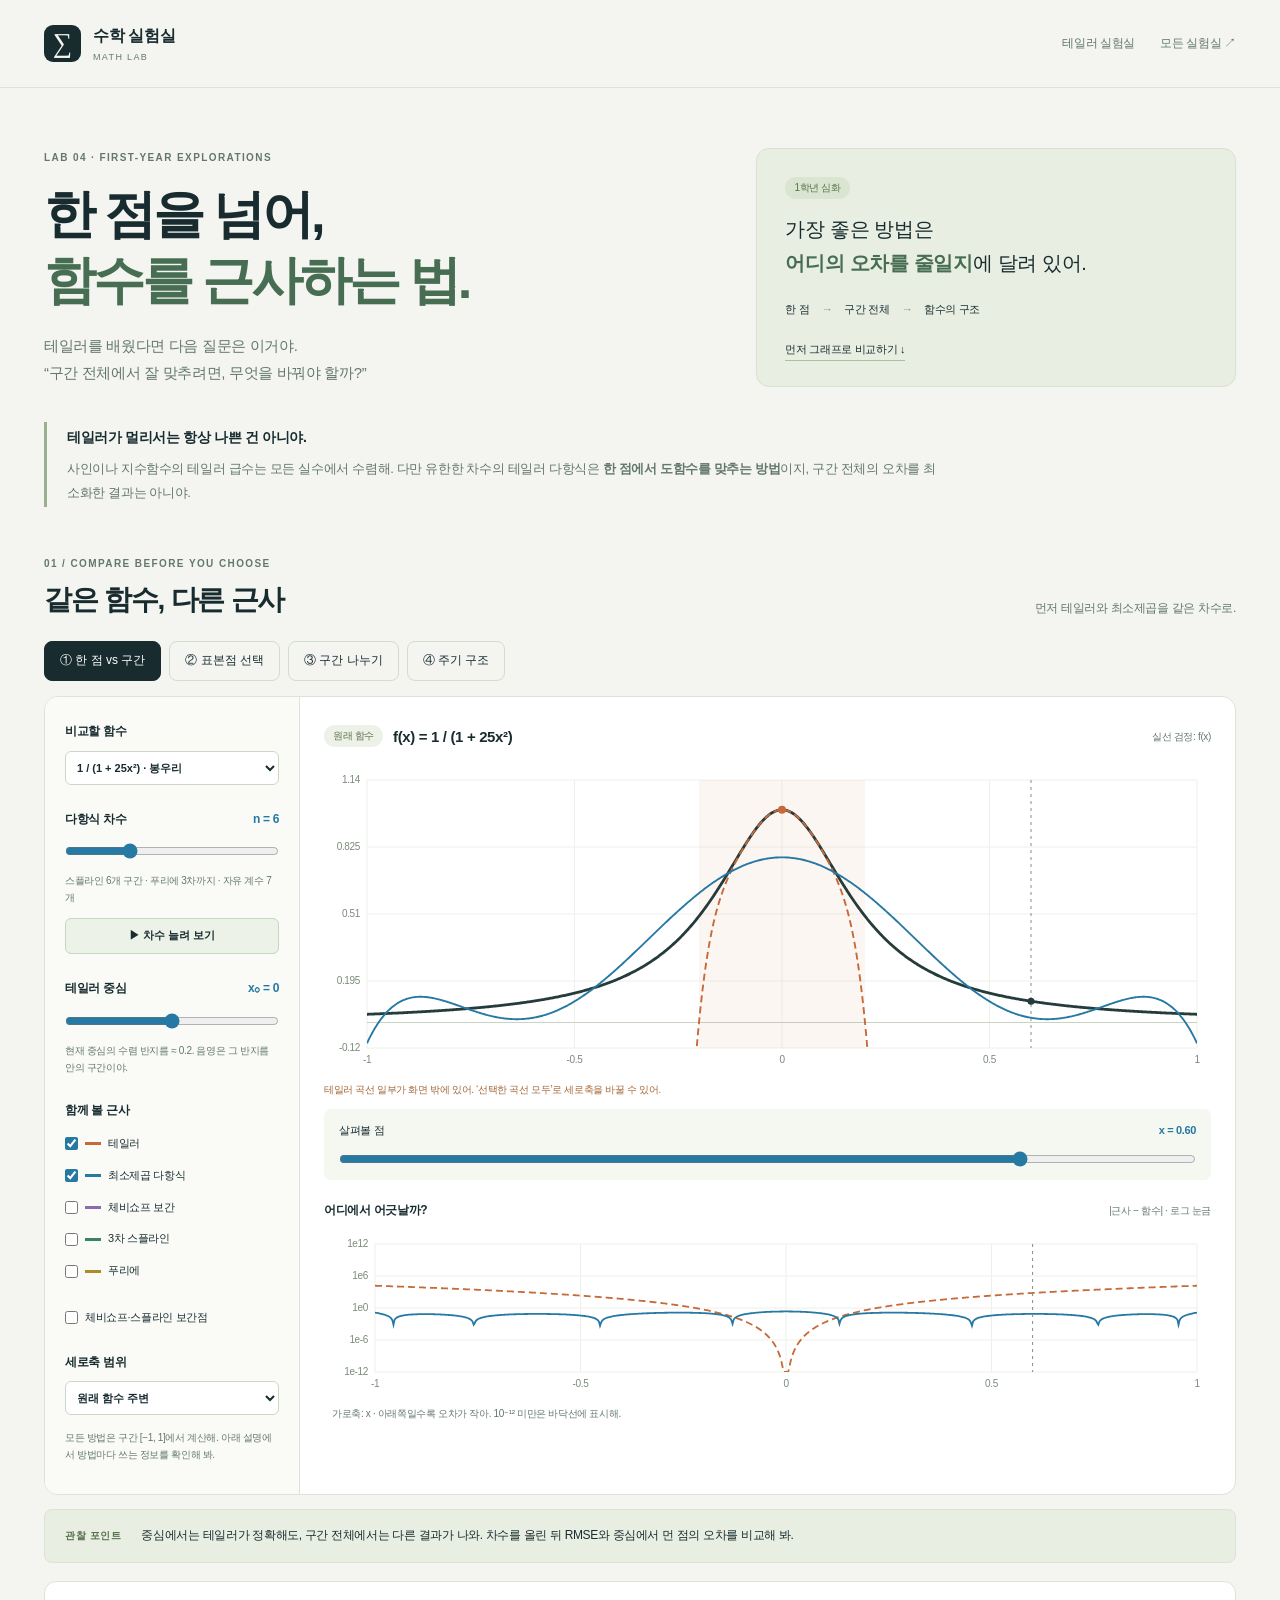
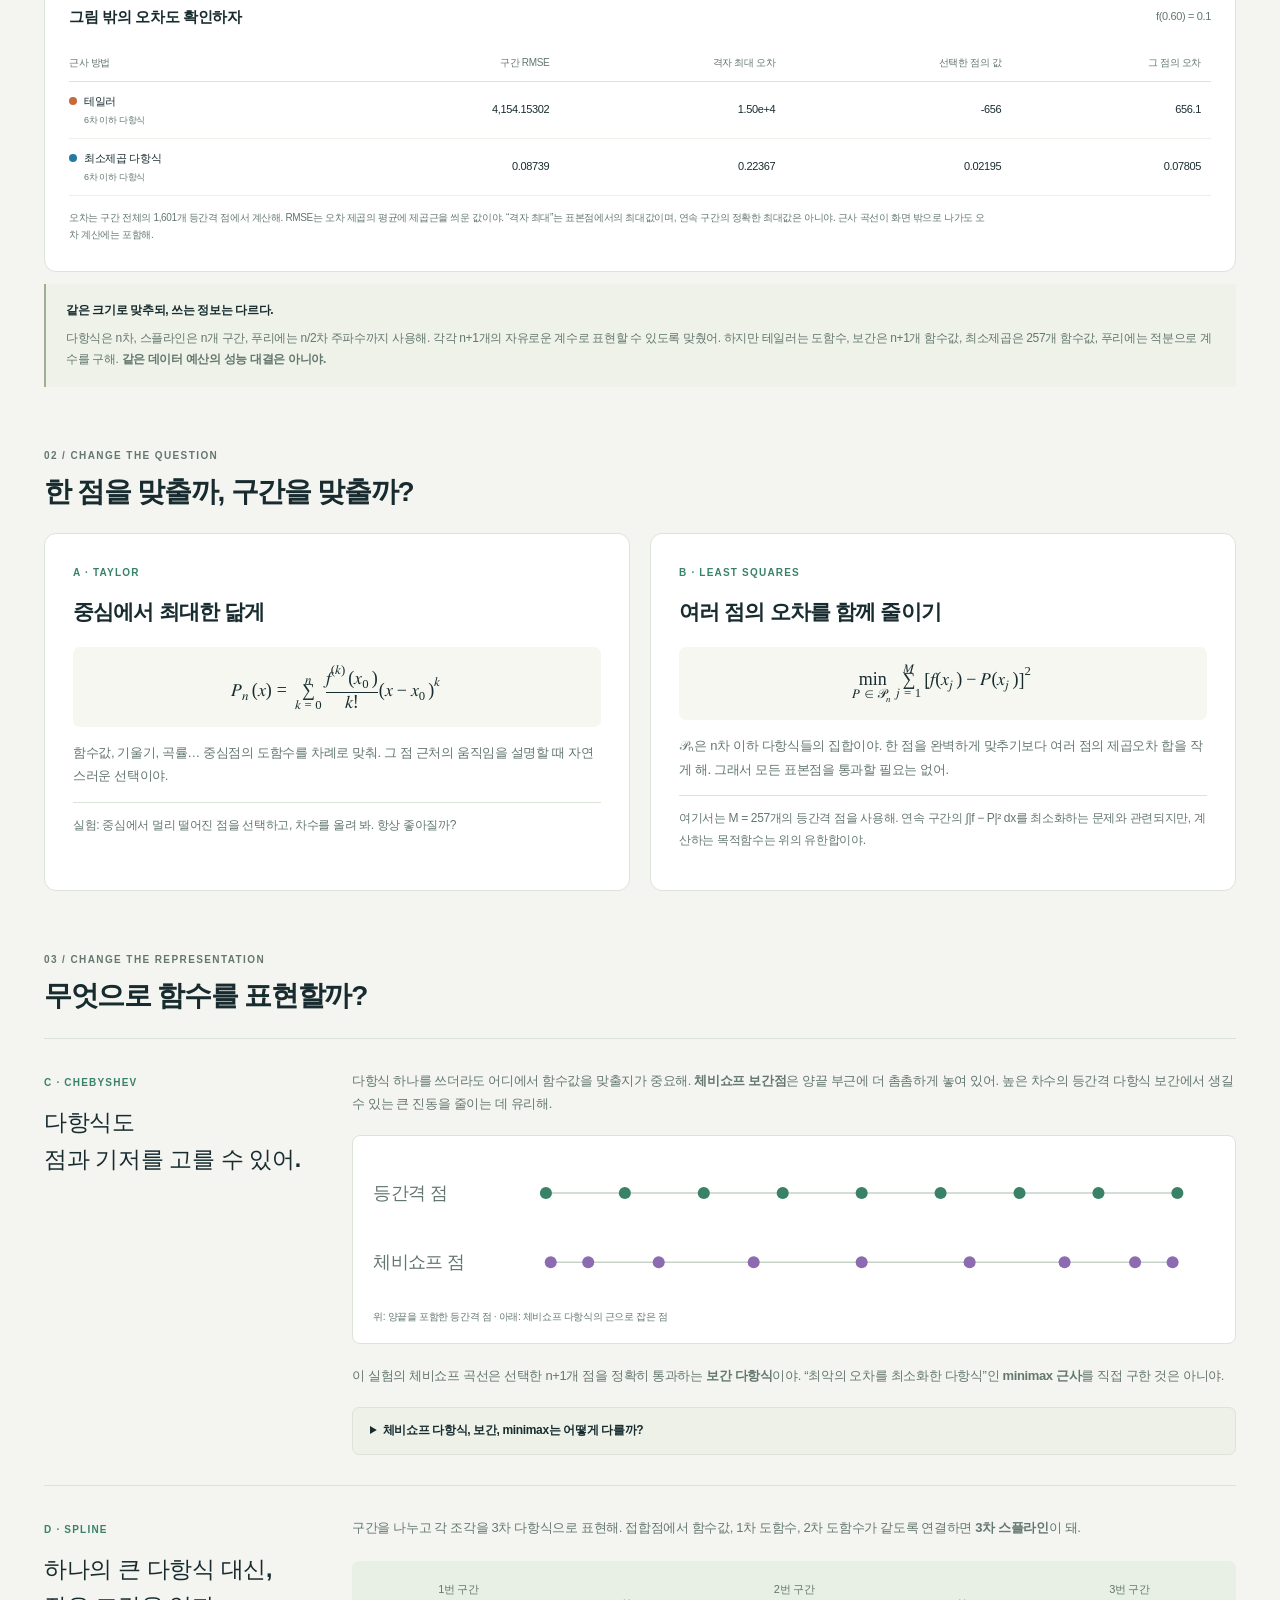
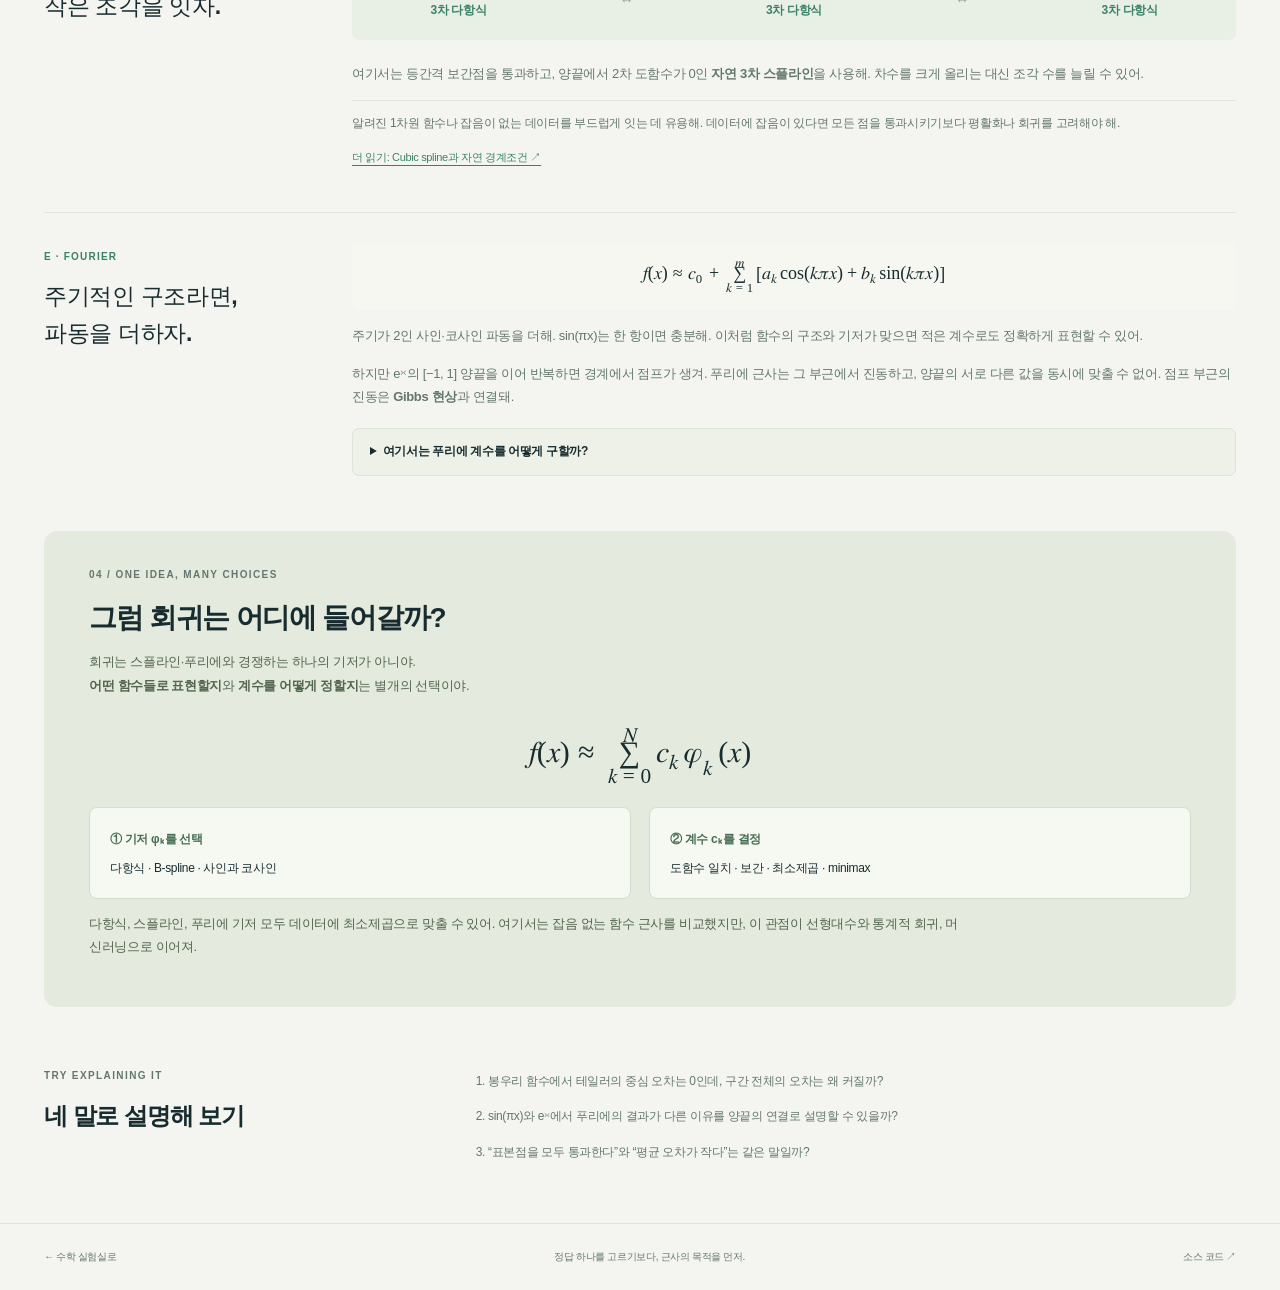
==== docs/labs/approximation/index.html @ 0915c112 "Add interactive first-year guide to approximation beyond Taylor Compare equal-degree Taylor and leas" ====
<!doctype html>
<html lang="ko">
<head>
 <meta charset="utf-8"><meta name="viewport" content="width=device-width,initial-scale=1">
 <title>테일러 다음의 함수 근사 · Math Lab</title>
 <meta name="description" content="테일러, 최소제곱 다항식, 체비쇼프 보간, 스플라인, 푸리에를 같은 함수 위에서 비교하는 1학년 심화 실험실.">
 <meta name="theme-color" content="#f4f5f0"><link rel="canonical" href="https://huhjeonggyu.github.io/math-lab/labs/approximation/">
 <link rel="icon" href="../../assets/favicon.svg" type="image/svg+xml"><link rel="stylesheet" href="style.css"><script type="module" src="app.mjs"></script>
</head>
<body>
 <header><a class="brand" href="../../"><span class="brand-mark" aria-hidden="true">∑</span><span>수학 실험실 <small>MATH LAB</small></span></a><nav aria-label="주 메뉴"><a href="../taylor/">테일러 실험실</a><a href="../../">모든 실험실 ↗</a></nav></header>
 <main>
  <section class="hero"><div><p class="eyebrow">LAB 04 · FIRST-YEAR EXPLORATIONS</p><h1>한 점을 넘어,<br><em>함수를 근사하는 법.</em></h1><p class="lead">테일러를 배웠다면 다음 질문은 이거야.<br>“구간 전체에서 잘 맞추려면, 무엇을 바꿔야 할까?”</p></div><aside class="opening"><span class="pill">1학년 심화</span><p>가장 좋은 방법은<br><strong>어디의 오차를 줄일지</strong>에 달려 있어.</p><div class="route"><span>한 점</span><i>→</i><span>구간 전체</span><i>→</i><span>함수의 구조</span></div><a href="#experiment">먼저 그래프로 비교하기 ↓</a></aside></section>
  <section class="intro"><strong>테일러가 멀리서는 항상 나쁜 건 아니야.</strong><p>사인이나 지수함수의 테일러 급수는 모든 실수에서 수렴해. 다만 유한한 차수의 테일러 다항식은 <b>한 점에서 도함수를 맞추는 방법</b>이지, 구간 전체의 오차를 최소화한 결과는 아니야.</p></section>
  <section id="experiment" aria-labelledby="experiment-title">
   <div class="section-heading"><div><p class="eyebrow">01 / COMPARE BEFORE YOU CHOOSE</p><h2 id="experiment-title">같은 함수, 다른 근사</h2></div><p>먼저 테일러와 최소제곱을 같은 차수로.</p></div>
   <div class="scenarios" role="group" aria-label="추천 비교"><button type="button" data-preset="local" aria-pressed="true">① 한 점 vs 구간</button><button type="button" data-preset="nodes" aria-pressed="false">② 표본점 선택</button><button type="button" data-preset="pieces" aria-pressed="false">③ 구간 나누기</button><button type="button" data-preset="periodic" aria-pressed="false">④ 주기 구조</button></div>
   <div class="workspace">
    <aside class="controls" aria-label="실험 설정">
     <label class="field" for="function">비교할 함수<select id="function"><option value="runge">1 / (1 + 25x²) · 봉우리</option><option value="sine">sin(πx) · 주기함수</option><option value="exponential">eˣ · 비주기함수</option><option value="absolute">|x| · 꺾이는 함수</option></select></label>
     <div class="field"><label for="degree">다항식 차수 <output id="degree-value" for="degree">n = 6</output></label><input id="degree" type="range" min="2" max="16" step="2" value="6"><p id="size-note" class="micro"></p><button type="button" id="play" class="play" aria-pressed="false">▶ 차수 늘려 보기</button></div>
     <div class="field"><label for="center">테일러 중심 <output id="center-value" for="center">x₀ = 0</output></label><input id="center" type="range" min="-.75" max=".75" step=".05" value="0"><p id="center-note" class="micro">테일러만 중심점을 바꿔.</p></div>
     <fieldset><legend>함께 볼 근사</legend><div id="method-controls"></div></fieldset>
     <label class="check"><input id="nodes" type="checkbox"> 체비쇼프·스플라인 보간점</label>
     <label class="field scale" for="scale">세로축 범위<select id="scale"><option value="target">원래 함수 주변</option><option value="all">선택한 곡선 모두</option></select></label>
     <p class="micro">모든 방법은 구간 [−1, 1]에서 계산해. 아래 설명에서 방법마다 쓰는 정보를 확인해 봐.</p>
    </aside>
    <div class="plots">
     <div class="plot-head"><div><span class="pill">원래 함수</span><strong id="formula">f(x) = 1 / (1 + 25x²)</strong></div><span class="micro">실선 검정: f(x)</span></div>
     <canvas id="curve" role="img" aria-label="원래 함수와 선택한 근사 곡선의 비교. 아래 표에서 선택한 점의 수치와 오차를 확인할 수 있습니다."></canvas>
     <p id="clip-note" class="plot-note"></p>
     <div class="probe"><label for="probe">살펴볼 점 <output id="probe-value" for="probe">x = 0.6</output></label><input id="probe" type="range" min="-1" max="1" step=".01" value=".6"></div>
     <div class="error-heading"><strong>어디에서 어긋날까?</strong><span>|근사 − 함수| · 로그 눈금</span></div>
     <canvas id="error" role="img" aria-label="x에 따른 절대 오차의 로그 그래프. 낮을수록 정확하며 10의 마이너스 12승 아래는 같은 바닥선에 표시합니다."></canvas>
     <p class="micro error-foot">가로축: x · 아래쪽일수록 오차가 작아. 10⁻¹² 미만은 바닥선에 표시해.</p>
    </div>
   </div>
   <div class="observation" aria-live="polite"><span>관찰 포인트</span><p id="observation"></p></div>
   <div class="results"><div class="results-heading"><h3>그림 밖의 오차도 확인하자</h3><p id="true-value"></p></div><div class="table-scroll"><table><caption class="sr-only">선택한 근사 방법별 오차 비교</caption><thead><tr><th scope="col">근사 방법</th><th scope="col">구간 RMSE</th><th scope="col">격자 최대 오차</th><th scope="col">선택한 점의 값</th><th scope="col">그 점의 오차</th></tr></thead><tbody id="metrics"></tbody></table></div><p class="micro">오차는 구간 전체의 1,601개 등간격 점에서 계산해. RMSE는 오차 제곱의 평균에 제곱근을 씌운 값이야. “격자 최대”는 표본점에서의 최대값이며, 연속 구간의 정확한 최대값은 아니야. 근사 곡선이 화면 밖으로 나가도 오차 계산에는 포함해.</p></div>
   <div class="fairness"><strong>같은 크기로 맞추되, 쓰는 정보는 다르다.</strong><p>다항식은 n차, 스플라인은 n개 구간, 푸리에는 n/2차 주파수까지 사용해. 각각 n+1개의 자유로운 계수로 표현할 수 있도록 맞췄어. 하지만 테일러는 도함수, 보간은 n+1개 함수값, 최소제곱은 257개 함수값, 푸리에는 적분으로 계수를 구해. <b>같은 데이터 예산의 성능 대결은 아니야.</b></p></div>
  </section>
  <section class="reading" aria-labelledby="local-title"><div class="section-heading"><div><p class="eyebrow">02 / CHANGE THE QUESTION</p><h2 id="local-title">한 점을 맞출까, 구간을 맞출까?</h2></div></div><div class="two-up">
   <article class="explain"><span class="step">A · TAYLOR</span><h3>중심에서 최대한 닮게</h3><div class="equation"><math display="block"><mrow><msub><mi>P</mi><mi>n</mi></msub><mo stretchy="false">(</mo><mi>x</mi><mo stretchy="false">)</mo><mo>=</mo><munderover><mo>∑</mo><mrow><mi>k</mi><mo>=</mo><mn>0</mn></mrow><mi>n</mi></munderover><mfrac><mrow><msup><mi>f</mi><mrow><mo stretchy="false">(</mo><mi>k</mi><mo stretchy="false">)</mo></mrow></msup><mo stretchy="false">(</mo><msub><mi>x</mi><mn>0</mn></msub><mo stretchy="false">)</mo></mrow><mrow><mi>k</mi><mo>!</mo></mrow></mfrac><msup><mrow><mo stretchy="false">(</mo><mi>x</mi><mo>−</mo><msub><mi>x</mi><mn>0</mn></msub><mo stretchy="false">)</mo></mrow><mi>k</mi></msup></mrow></math></div><p>함수값, 기울기, 곡률… 중심점의 도함수를 차례로 맞춰. 그 점 근처의 움직임을 설명할 때 자연스러운 선택이야.</p><p class="takeaway">실험: 중심에서 멀리 떨어진 점을 선택하고, 차수를 올려 봐. 항상 좋아질까?</p></article>
   <article class="explain"><span class="step">B · LEAST SQUARES</span><h3>여러 점의 오차를 함께 줄이기</h3><div class="equation"><math display="block"><mrow><munder><mi>min</mi><mrow><mi>P</mi><mo>∈</mo><msub><mi>𝒫</mi><mi>n</mi></msub></mrow></munder><munderover><mo>∑</mo><mrow><mi>j</mi><mo>=</mo><mn>1</mn></mrow><mi>M</mi></munderover><msup><mrow><mo>[</mo><mi>f</mi><mo stretchy="false">(</mo><msub><mi>x</mi><mi>j</mi></msub><mo stretchy="false">)</mo><mo>−</mo><mi>P</mi><mo stretchy="false">(</mo><msub><mi>x</mi><mi>j</mi></msub><mo stretchy="false">)</mo><mo>]</mo></mrow><mn>2</mn></msup></mrow></math></div><p>𝒫ₙ은 n차 이하 다항식들의 집합이야. 한 점을 완벽하게 맞추기보다 여러 점의 제곱오차 합을 작게 해. 그래서 모든 표본점을 통과할 필요는 없어.</p><p class="takeaway">여기서는 M = 257개의 등간격 점을 사용해. 연속 구간의 ∫|f − P|² dx를 최소화하는 문제와 관련되지만, 계산하는 목적함수는 위의 유한합이야.</p></article>
  </div></section>
  <section class="reading" aria-labelledby="basis-title"><div class="section-heading"><div><p class="eyebrow">03 / CHANGE THE REPRESENTATION</p><h2 id="basis-title">무엇으로 함수를 표현할까?</h2></div></div>
   <article class="method-story"><div class="story-title"><span class="step">C · CHEBYSHEV</span><h3>다항식도<br>점과 기저를 고를 수 있어.</h3></div><div><p>다항식 하나를 쓰더라도 어디에서 함수값을 맞출지가 중요해. <b>체비쇼프 보간점</b>은 양끝 부근에 더 촘촘하게 놓여 있어. 높은 차수의 등간격 다항식 보간에서 생길 수 있는 큰 진동을 줄이는 데 유리해.</p><figure class="node-diagram"><svg viewBox="0 0 560 104" role="img" aria-label="9개 점 비교: 등간격 점은 균일하고 체비쇼프 점은 구간 양끝 근처에 더 모입니다."><g stroke="#c7d3c6"><path d="M115 30H535M115 76H535"/></g><g fill="#63776f" font-family="sans-serif" font-size="12"><text x="0" y="34">등간격 점</text><text x="0" y="80">체비쇼프 점</text></g><g fill="#398268"><circle cx="115" cy="30" r="4"/><circle cx="167.5" cy="30" r="4"/><circle cx="220" cy="30" r="4"/><circle cx="272.5" cy="30" r="4"/><circle cx="325" cy="30" r="4"/><circle cx="377.5" cy="30" r="4"/><circle cx="430" cy="30" r="4"/><circle cx="482.5" cy="30" r="4"/><circle cx="535" cy="30" r="4"/></g><g fill="#8c6bb0"><circle cx="118.19" cy="76" r="4"/><circle cx="143.13" cy="76" r="4"/><circle cx="190.01" cy="76" r="4"/><circle cx="253.18" cy="76" r="4"/><circle cx="325" cy="76" r="4"/><circle cx="396.82" cy="76" r="4"/><circle cx="459.99" cy="76" r="4"/><circle cx="506.87" cy="76" r="4"/><circle cx="531.81" cy="76" r="4"/></g></svg><figcaption>위: 양끝을 포함한 등간격 점 · 아래: 체비쇼프 다항식의 근으로 잡은 점</figcaption></figure><p>이 실험의 체비쇼프 곡선은 선택한 n+1개 점을 정확히 통과하는 <b>보간 다항식</b>이야. “최악의 오차를 최소화한 다항식”인 <b>minimax 근사</b>를 직접 구한 것은 아니야.</p><details><summary>체비쇼프 다항식, 보간, minimax는 어떻게 다를까?</summary><p>체비쇼프 다항식 Tₖ(x) = cos(k arccos x)는 다항식을 표현하는 기저야. 이 기저로 최소제곱 문제를 풀 수도 있어. 실제로 위의 최소제곱 계산도 수치 안정성을 위해 이 기저를 사용해.</p><p>체비쇼프 <b>보간</b>은 특정 점의 함수값을 일치시키고, <b>minimax</b>는 구간에서 max|f − P|를 최소화해. 서로 밀접하지만 같은 알고리즘은 아니야. 또, 차수를 높이면 무조건 나빠지는 게 아니라 함수의 성질, 점 배치, 계산법이 함께 중요해.</p><p><a href="https://dlmf.nist.gov/3.11" target="_blank" rel="noopener">더 읽기: NIST DLMF · Approximation Techniques ↗</a></p></details></div></article>
   <article class="method-story"><div class="story-title"><span class="step">D · SPLINE</span><h3>하나의 큰 다항식 대신,<br>작은 조각을 잇자.</h3></div><div><p>구간을 나누고 각 조각을 3차 다항식으로 표현해. 접합점에서 함수값, 1차 도함수, 2차 도함수가 같도록 연결하면 <b>3차 스플라인</b>이 돼.</p><div class="piece-strip" aria-label="구간별 다항식 연결"><span>1번 구간<br><b>3차 다항식</b></span><i>↔</i><span>2번 구간<br><b>3차 다항식</b></span><i>↔</i><span>3번 구간<br><b>3차 다항식</b></span></div><p>여기서는 등간격 보간점을 통과하고, 양끝에서 2차 도함수가 0인 <b>자연 3차 스플라인</b>을 사용해. 차수를 크게 올리는 대신 조각 수를 늘릴 수 있어.</p><p class="takeaway">알려진 1차원 함수나 잡음이 없는 데이터를 부드럽게 잇는 데 유용해. 데이터에 잡음이 있다면 모든 점을 통과시키기보다 평활화나 회귀를 고려해야 해.</p><p class="source"><a href="https://docs.scipy.org/doc/scipy/reference/generated/scipy.interpolate.CubicSpline.html" target="_blank" rel="noopener">더 읽기: Cubic spline과 자연 경계조건 ↗</a></p></div></article>
   <article class="method-story"><div class="story-title"><span class="step">E · FOURIER</span><h3>주기적인 구조라면,<br>파동을 더하자.</h3></div><div><div class="equation"><math display="block"><mrow><mi>f</mi><mo stretchy="false">(</mo><mi>x</mi><mo stretchy="false">)</mo><mo>≈</mo><msub><mi>c</mi><mn>0</mn></msub><mo>+</mo><munderover><mo>∑</mo><mrow><mi>k</mi><mo>=</mo><mn>1</mn></mrow><mi>m</mi></munderover><mrow><mo>[</mo><msub><mi>a</mi><mi>k</mi></msub><mi>cos</mi><mo stretchy="false">(</mo><mi>k</mi><mi>π</mi><mi>x</mi><mo stretchy="false">)</mo><mo>+</mo><msub><mi>b</mi><mi>k</mi></msub><mi>sin</mi><mo stretchy="false">(</mo><mi>k</mi><mi>π</mi><mi>x</mi><mo stretchy="false">)</mo><mo>]</mo></mrow></mrow></math></div><p>주기가 2인 사인·코사인 파동을 더해. sin(πx)는 한 항이면 충분해. 이처럼 함수의 구조와 기저가 맞으면 적은 계수로도 정확하게 표현할 수 있어.</p><p>하지만 eˣ의 [−1, 1] 양끝을 이어 반복하면 경계에서 점프가 생겨. 푸리에 근사는 그 부근에서 진동하고, 양끝의 서로 다른 값을 동시에 맞출 수 없어. 점프 부근의 진동은 <b>Gibbs 현상</b>과 연결돼.</p><details><summary>여기서는 푸리에 계수를 어떻게 구할까?</summary><p>c₀ = ½ ∫₋₁¹ f(x) dx, aₖ = ∫₋₁¹ f(x) cos(kπx) dx, bₖ = ∫₋₁¹ f(x) sin(kπx) dx를 수치 적분해. 이 계수는 연속 구간의 평균제곱오차를 최소화하는 푸리에 투영에 해당해. 브라우저에서는 2,048개 소구간의 Simpson 적분으로 계산해.</p><p><a href="https://www.chebfun.org/docs/guide/guide11.html" target="_blank" rel="noopener">더 읽기: Chebfun · Periodic functions ↗</a></p></details></div></article>
  </section>
  <section class="synthesis" aria-labelledby="synthesis-title"><p class="eyebrow">04 / ONE IDEA, MANY CHOICES</p><h2 id="synthesis-title">그럼 회귀는 어디에 들어갈까?</h2><p>회귀는 스플라인·푸리에와 경쟁하는 하나의 기저가 아니야.<br><b>어떤 함수들로 표현할지</b>와 <b>계수를 어떻게 정할지</b>는 별개의 선택이야.</p><div class="basis-formula"><math display="block"><mrow><mi>f</mi><mo stretchy="false">(</mo><mi>x</mi><mo stretchy="false">)</mo><mo>≈</mo><munderover><mo>∑</mo><mrow><mi>k</mi><mo>=</mo><mn>0</mn></mrow><mi>N</mi></munderover><msub><mi>c</mi><mi>k</mi></msub><msub><mi>φ</mi><mi>k</mi></msub><mo stretchy="false">(</mo><mi>x</mi><mo stretchy="false">)</mo></mrow></math></div><div class="choice-grid"><div><span>① 기저 φₖ를 선택</span><p>다항식 · B-spline · 사인과 코사인</p></div><div><span>② 계수 cₖ를 결정</span><p>도함수 일치 · 보간 · 최소제곱 · minimax</p></div></div><p>다항식, 스플라인, 푸리에 기저 모두 데이터에 최소제곱으로 맞출 수 있어. 여기서는 잡음 없는 함수 근사를 비교했지만, 이 관점이 선형대수와 통계적 회귀, 머신러닝으로 이어져.</p></section>
  <section class="questions"><div><p class="eyebrow">TRY EXPLAINING IT</p><h2>네 말로 설명해 보기</h2></div><ol><li>봉우리 함수에서 테일러의 중심 오차는 0인데, 구간 전체의 오차는 왜 커질까?</li><li>sin(πx)와 eˣ에서 푸리에의 결과가 다른 이유를 양끝의 연결로 설명할 수 있을까?</li><li>“표본점을 모두 통과한다”와 “평균 오차가 작다”는 같은 말일까?</li></ol></section>
 </main>
 <footer><a href="../../">← 수학 실험실로</a><span>정답 하나를 고르기보다, 근사의 목적을 먼저.</span><a href="https://github.com/huhjeonggyu/math-lab" target="_blank" rel="noopener">소스 코드 ↗</a></footer>
</body></html>
---- docs/labs/approximation/style.css ----
@charset "UTF-8";
:root{--bg:#f4f5f0;--ink:#182c30;--muted:#63776f;--line:#dce3d9;--blue:#2679a3;--green:#398268}*{box-sizing:border-box}html{scroll-behavior:smooth}body{margin:0;background:var(--bg);color:var(--ink);font:14px/1.8 Inter,"Pretendard","Apple SD Gothic Neo","Malgun Gothic",sans-serif;letter-spacing:-.025em}a{color:inherit}button,input,select{font:inherit}button,select,input[type=checkbox]{cursor:pointer}button{color:var(--ink)}a:focus-visible,button:focus-visible,input:focus-visible,select:focus-visible,summary:focus-visible{outline:3px solid #71a8c1;outline-offset:4px}header,main,footer{max-width:1280px;margin:auto;padding-left:44px;padding-right:44px}header{height:88px;border-bottom:1px solid var(--line);display:flex;align-items:center;justify-content:space-between}.brand{display:flex;align-items:center;gap:12px;font-size:16px;font-weight:650;text-decoration:none}.brand-mark{font:27px Georgia,serif;color:var(--bg);background:var(--ink);width:37px;height:37px;display:grid;place-items:center;border-radius:9px}.brand small{font-size:9px;letter-spacing:.15em;color:var(--muted);display:block;font-weight:500;margin-top:-2px}header nav{display:flex;gap:25px;font-size:12px;color:var(--muted)}header nav a{text-decoration:none}.hero{display:grid;grid-template-columns:1.35fr 1fr;gap:65px;align-items:center;padding:60px 0 35px}.eyebrow{font-size:10px;letter-spacing:.14em;font-weight:700;color:var(--muted);margin:0 0 14px}h1{font-size:clamp(35px,4.1vw,55px);line-height:1.25;letter-spacing:-.06em;font-weight:650;margin:0}h1 em{font-style:normal;color:#476e53}.lead{font-size:15px;color:var(--muted);margin:20px 0 0}.opening{background:#e8eee2;padding:25px 28px;border-radius:13px;border:1px solid #d7e1cf}.pill{display:inline-block;font-size:10px;padding:2px 9px;border-radius:20px;background:#edf1e8;color:#587349}.opening>.pill{background:#dae5d1}.opening>p{font-size:20px;line-height:1.7;margin:13px 0 20px}.opening strong{color:#476e53}.route{display:flex;align-items:center;gap:12px;font-size:11px}.route i{color:#8a9c7b}.opening>a{display:inline-block;margin-top:20px;text-decoration:none;font-size:11px;border-bottom:1px solid #acbfa1}.intro{border-left:3px solid #9aaf8d;padding:3px 0 3px 20px;margin:0 0 48px;max-width:900px}.intro strong{font-size:14px}.intro p{margin:7px 0 0;color:var(--muted);font-size:13px}.section-heading{display:flex;justify-content:space-between;align-items:end;gap:20px;margin:0 0 22px}.section-heading .eyebrow{margin-bottom:7px}h2{font-size:28px;line-height:1.4;letter-spacing:-.045em;font-weight:600;margin:0}.section-heading>p{font-size:12px;color:var(--muted);margin:0}#experiment{scroll-margin-top:20px}.scenarios{display:flex;gap:8px;flex-wrap:wrap;margin-bottom:15px}.scenarios button{border:1px solid #d2ddcd;border-radius:8px;background:transparent;padding:8px 15px;font-size:12px}.scenarios button[aria-pressed=true]{background:var(--ink);color:white;border-color:var(--ink)}.workspace{display:grid;grid-template-columns:255px minmax(0,1fr);background:white;border:1px solid var(--line);border-radius:14px;overflow:hidden}.controls{background:#fafbf7;border-right:1px solid var(--line);padding:24px 20px;min-width:0}.field{display:block;margin-bottom:24px;font-size:12px;font-weight:600}.field>label,.probe>label{display:flex;justify-content:space-between;gap:8px}.field select{width:100%;margin-top:8px;border:1px solid #ccd8c7;background:white;border-radius:6px;padding:9px 7px;font-size:11px;color:var(--ink)}input[type=range]{display:block;width:100%;margin:13px 0;accent-color:var(--blue)}output{font-variant-numeric:tabular-nums;color:var(--blue);font-weight:600}.micro{font-size:10px;line-height:1.7;color:var(--muted);font-weight:400;margin:7px 0}.play{font-size:11px;border:1px solid #c6d5bf;border-radius:6px;background:#edf2e8;width:100%;padding:7px;margin-top:5px}.play[aria-pressed=true]{background:#dce9d4}fieldset{border:0;padding:0;margin:0 0 15px;min-width:0}legend{font-size:12px;font-weight:600;padding:0 0 7px}.check{display:flex;align-items:center;gap:7px;font-size:11px;padding:6px 0;cursor:pointer}.check input{margin:0;accent-color:var(--blue)}.check .swatch{display:inline-block;width:16px;height:3px;flex-shrink:0}.check.disabled{color:#9ba49b}.scale{margin-top:18px;margin-bottom:14px}.plots{min-width:0;padding:24px 24px 15px}.plot-head{display:flex;justify-content:space-between;align-items:center;gap:10px;margin-bottom:12px}.plot-head>div{display:flex;align-items:center;gap:10px}.plot-head strong{font-size:15px;font-weight:550}.plots canvas{display:block;width:100%}#curve{height:310px}#error{height:170px}.plot-note{min-height:20px;color:#a46636;font-size:10px;line-height:1.7;margin:7px 0}.probe{padding:12px 15px;background:#f5f7f1;border-radius:7px;margin:8px 0 20px}.probe label{font-size:11px}.probe input{margin:10px 0 1px}.error-heading{display:flex;justify-content:space-between;align-items:center;gap:10px;margin-bottom:7px}.error-heading strong{font-size:12px;font-weight:600}.error-heading span{font-size:10px;color:var(--muted)}.error-foot{padding-left:8px}.observation{display:flex;align-items:baseline;gap:20px;background:#e8eee2;border:1px solid #dbe4d4;border-radius:8px;padding:15px 20px;margin-top:14px}.observation>span{font-size:10px;white-space:nowrap;letter-spacing:.06em;font-weight:700;color:#54704b}.observation p{font-size:12px;margin:0}.results{background:white;border:1px solid var(--line);border-radius:12px;margin-top:18px;padding:21px 24px}.results-heading{display:flex;justify-content:space-between;align-items:center;gap:15px;margin-bottom:15px}.results h3{font-size:15px;margin:0;font-weight:600}.results-heading p{margin:0;color:var(--muted);font-size:11px}.table-scroll{overflow-x:auto}table{border-collapse:collapse;width:100%;font-size:11px;white-space:nowrap;text-align:right}th{font-weight:500;color:var(--muted);font-size:10px;padding:9px 10px;border-bottom:1px solid var(--line)}td{padding:10px;border-bottom:1px solid #eef1e9;font-variant-numeric:tabular-nums}th:first-child,td:first-child{text-align:left;padding-left:0}td .dot{display:inline-block;width:8px;height:8px;border-radius:50%;margin-right:7px}td small{display:block;font-size:9px;color:var(--muted);margin-left:15px}.results>.micro{margin-top:13px;max-width:920px}.fairness{padding:16px 20px;margin-top:12px;border-left:2px solid #9eaf94;background:#eff2e9;font-size:12px}.fairness p{margin:6px 0 0;color:var(--muted)}.reading{margin-top:60px}.two-up{display:grid;grid-template-columns:1fr 1fr;gap:20px}.explain{background:white;border:1px solid var(--line);border-radius:12px;padding:25px 28px;min-width:0}.step{font-size:10px;letter-spacing:.12em;font-weight:700;color:var(--green)}.explain h3{font-size:21px;margin:9px 0 16px;font-weight:600;letter-spacing:-.04em}.explain p,.method-story p{font-size:13px;color:var(--muted);margin:14px 0}.equation{overflow-x:auto;padding:18px 8px;background:#f5f7f0;border-radius:7px;font-size:18px;line-height:1.6}math{font-family:"Cambria Math","STIX Two Math",serif;letter-spacing:0}.takeaway{border-top:1px solid var(--line);padding-top:12px;font-size:12px!important}.method-story{display:grid;grid-template-columns:270px minmax(0,1fr);gap:38px;border-top:1px solid var(--line);padding:30px 0}.story-title h3{font-size:23px;font-weight:550;line-height:1.6;margin:10px 0}.method-story p:first-child{margin-top:0}.node-diagram{margin:20px 0;background:white;padding:12px 20px;border:1px solid var(--line);border-radius:8px}.node-diagram svg{display:block;width:100%;height:auto}.node-diagram figcaption{font-size:10px;color:var(--muted);margin:3px 0 5px}details{border:1px solid var(--line);background:#edf1e7;padding:12px 17px;border-radius:7px;font-size:12px;margin-top:20px}summary{cursor:pointer;font-weight:600}details p{font-size:12px!important}details a,.source a{color:var(--green);text-underline-offset:4px}.piece-strip{display:flex;justify-content:space-around;align-items:center;background:#e8efe5;padding:19px 12px;border-radius:7px;margin:22px 0}.piece-strip span{text-align:center;font-size:11px;color:var(--muted)}.piece-strip b{font-size:12px;color:var(--green)}.piece-strip i{color:#91a68a}.source{font-size:11px!important}.synthesis{background:#e4ebde;border-radius:13px;padding:35px 45px;margin-top:25px}.synthesis>p:not(.eyebrow){font-size:13px;color:#52654d;max-width:870px}.basis-formula{font-size:30px;padding:18px 0 24px}.choice-grid{display:grid;grid-template-columns:1fr 1fr;gap:18px}.choice-grid>div{background:#f6f8f2;border:1px solid #d3ddcb;border-radius:8px;padding:18px 20px}.choice-grid span{font-weight:600;font-size:12px;color:#476e53}.choice-grid p{font-size:12px;margin:7px 0 0}.questions{display:grid;grid-template-columns:1fr 2fr;gap:40px;padding:40px 0 50px;margin-top:20px}.questions h2{font-size:24px}.questions ol{margin:0;padding-left:20px;font-size:12px;color:var(--muted)}.questions li{padding:4px 0 10px}footer{display:flex;justify-content:space-between;gap:15px;border-top:1px solid var(--line);padding-top:24px;padding-bottom:24px;font-size:10px;color:var(--muted)}footer a{text-decoration:none}.sr-only{position:absolute;width:1px;height:1px;padding:0;margin:-1px;overflow:hidden;clip:rect(0,0,0,0);white-space:nowrap;border:0}
@media(max-width:1000px){header,main,footer{padding-left:26px;padding-right:26px}.hero{gap:30px}.workspace{grid-template-columns:225px minmax(0,1fr)}.controls{padding:20px 15px}.plots{padding:20px 15px 15px}.plot-head{align-items:start}.plot-head>div{display:block}.plot-head strong{display:block;margin-top:5px}.method-story{grid-template-columns:220px minmax(0,1fr);gap:25px}.story-title h3{font-size:21px}.two-up{gap:15px}.explain{padding:23px 20px}.equation{font-size:16px}}
@media(max-width:720px){header,main,footer{padding-left:18px;padding-right:18px}header{height:72px}.brand{font-size:14px;gap:8px}.brand-mark{width:30px;height:30px;font-size:24px}header nav{font-size:10px;gap:13px}.hero{grid-template-columns:1fr;gap:22px;padding:35px 0 25px}h1{font-size:39px}.hero .eyebrow{font-size:9px}.lead{font-size:13px;margin-top:16px}.opening{padding:19px 22px}.opening>p{font-size:18px;margin:9px 0 15px}.opening>a{margin-top:14px}.intro{margin-bottom:32px;padding-left:15px}.intro p{font-size:12px}h2{font-size:24px}.section-heading{display:block;margin-bottom:17px}.section-heading>p{margin-top:9px}.scenarios{gap:6px}.scenarios button{padding:7px 10px;font-size:10px}.workspace{grid-template-columns:1fr}.controls{border-right:0;border-bottom:1px solid var(--line);display:grid;grid-template-columns:1fr 1fr;gap:16px 20px;padding:19px}.field,fieldset{margin:0}.controls>.field:first-child{grid-column:1/-1}.controls>fieldset{grid-column:1/-1}.controls>fieldset>div{display:flex;gap:3px 18px;flex-wrap:wrap}.controls>.micro{grid-column:1/-1;margin:0}.controls>.check{align-self:center}.scale{margin:0}.plots{padding:18px 12px 12px}.plot-head{padding:0 6px}.plot-head>div{display:flex;align-items:center;flex-wrap:wrap;gap:8px}.plot-head strong{font-size:13px;margin:0}.plot-head>.micro{font-size:9px}#curve{height:280px}#error{height:160px}.plot-note{padding:0 6px}.probe{margin-bottom:18px}.observation{display:block;padding:13px 16px}.observation>span{display:block;margin-bottom:5px}.results{padding:18px 16px}.results-heading{display:block}.results-heading p{margin-top:6px}.fairness{font-size:11px;padding:14px 16px}.reading{margin-top:38px}.two-up{grid-template-columns:1fr}.explain{padding:22px}.explain h3{font-size:21px}.equation{font-size:18px}.method-story{grid-template-columns:1fr;gap:12px;padding:25px 0}.story-title h3{font-size:23px;margin:6px 0 0}.story-title h3 br{display:none}.node-diagram{padding:10px}.method-story p{font-size:12px}.synthesis{padding:26px 22px;margin-top:15px}.choice-grid{grid-template-columns:1fr;gap:10px}.synthesis h2{font-size:24px}.basis-formula{font-size:27px}.questions{grid-template-columns:1fr;gap:19px;padding:30px 0}.questions h2{font-size:24px}footer{flex-wrap:wrap;font-size:9px}footer>span{order:3;width:100%}.equation math{white-space:nowrap}}
.method-story>div{min-width:0}
@media(prefers-reduced-motion:reduce){html{scroll-behavior:auto}}
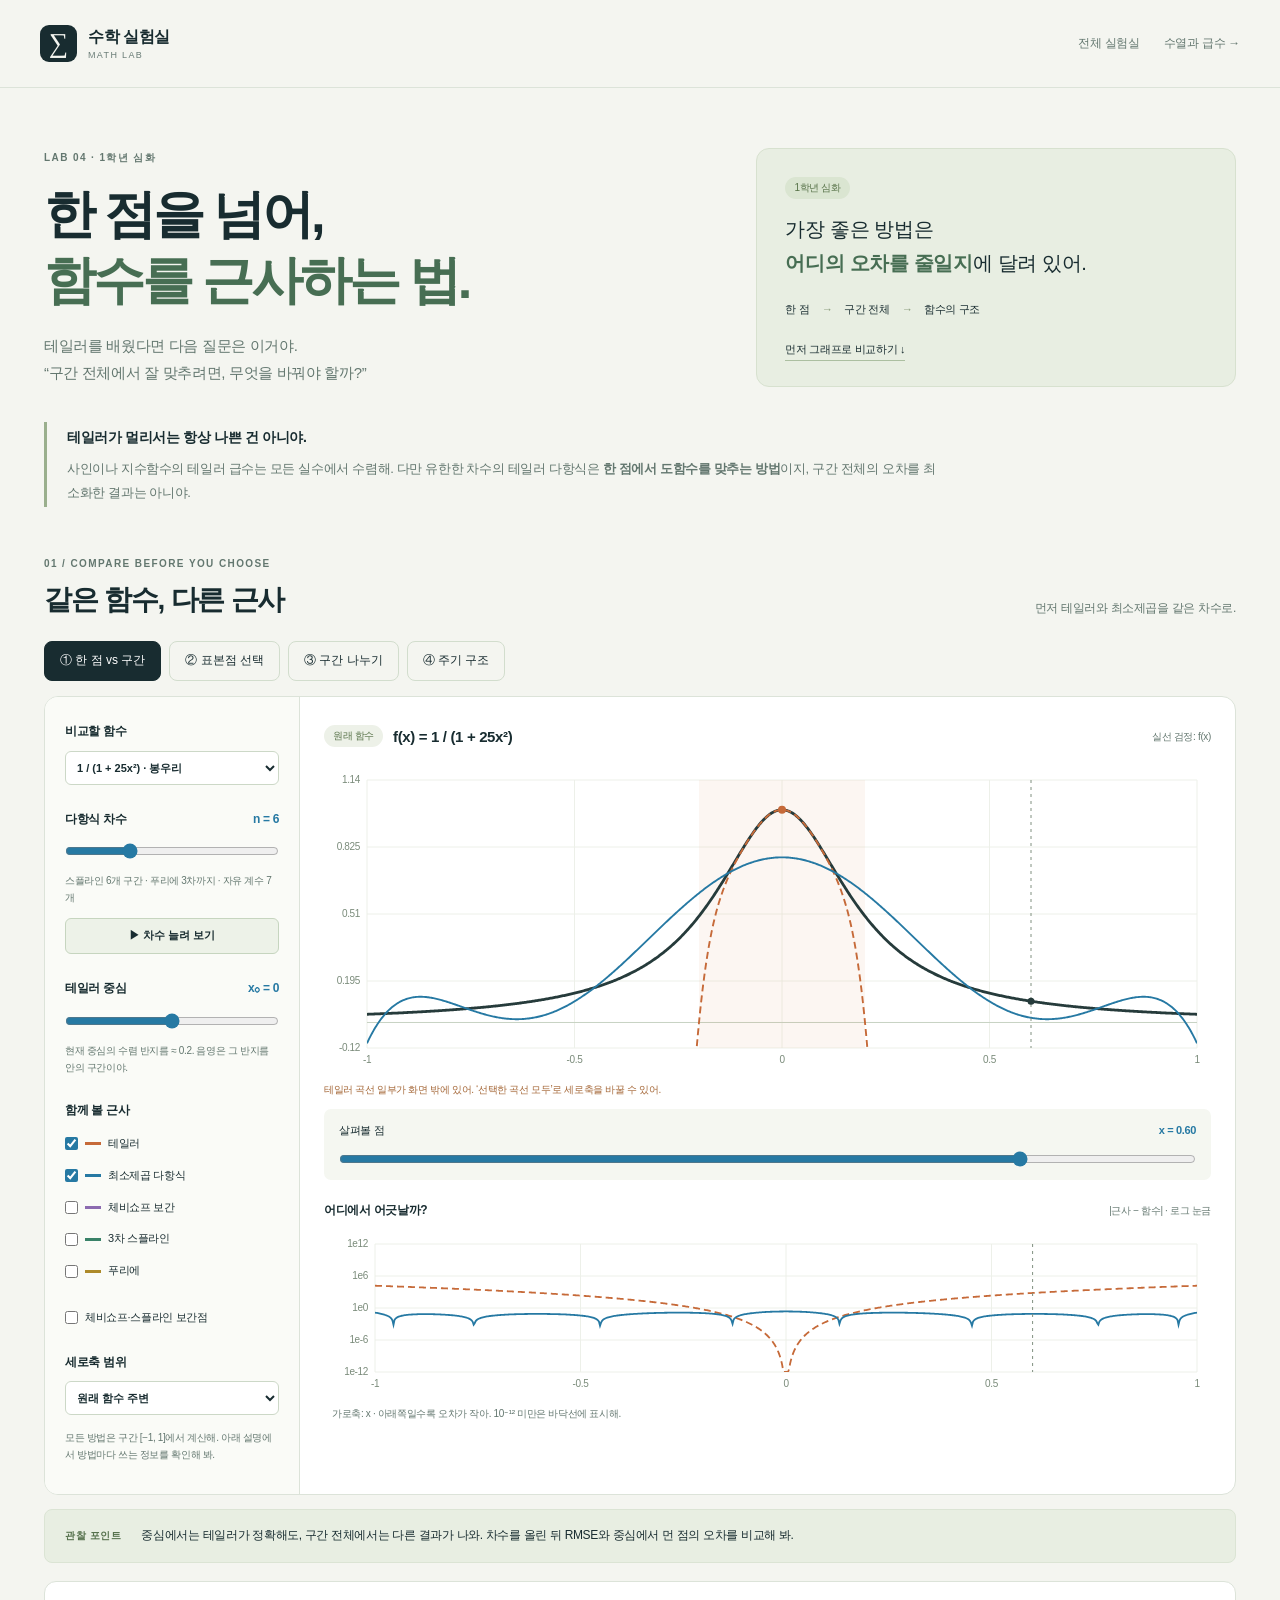
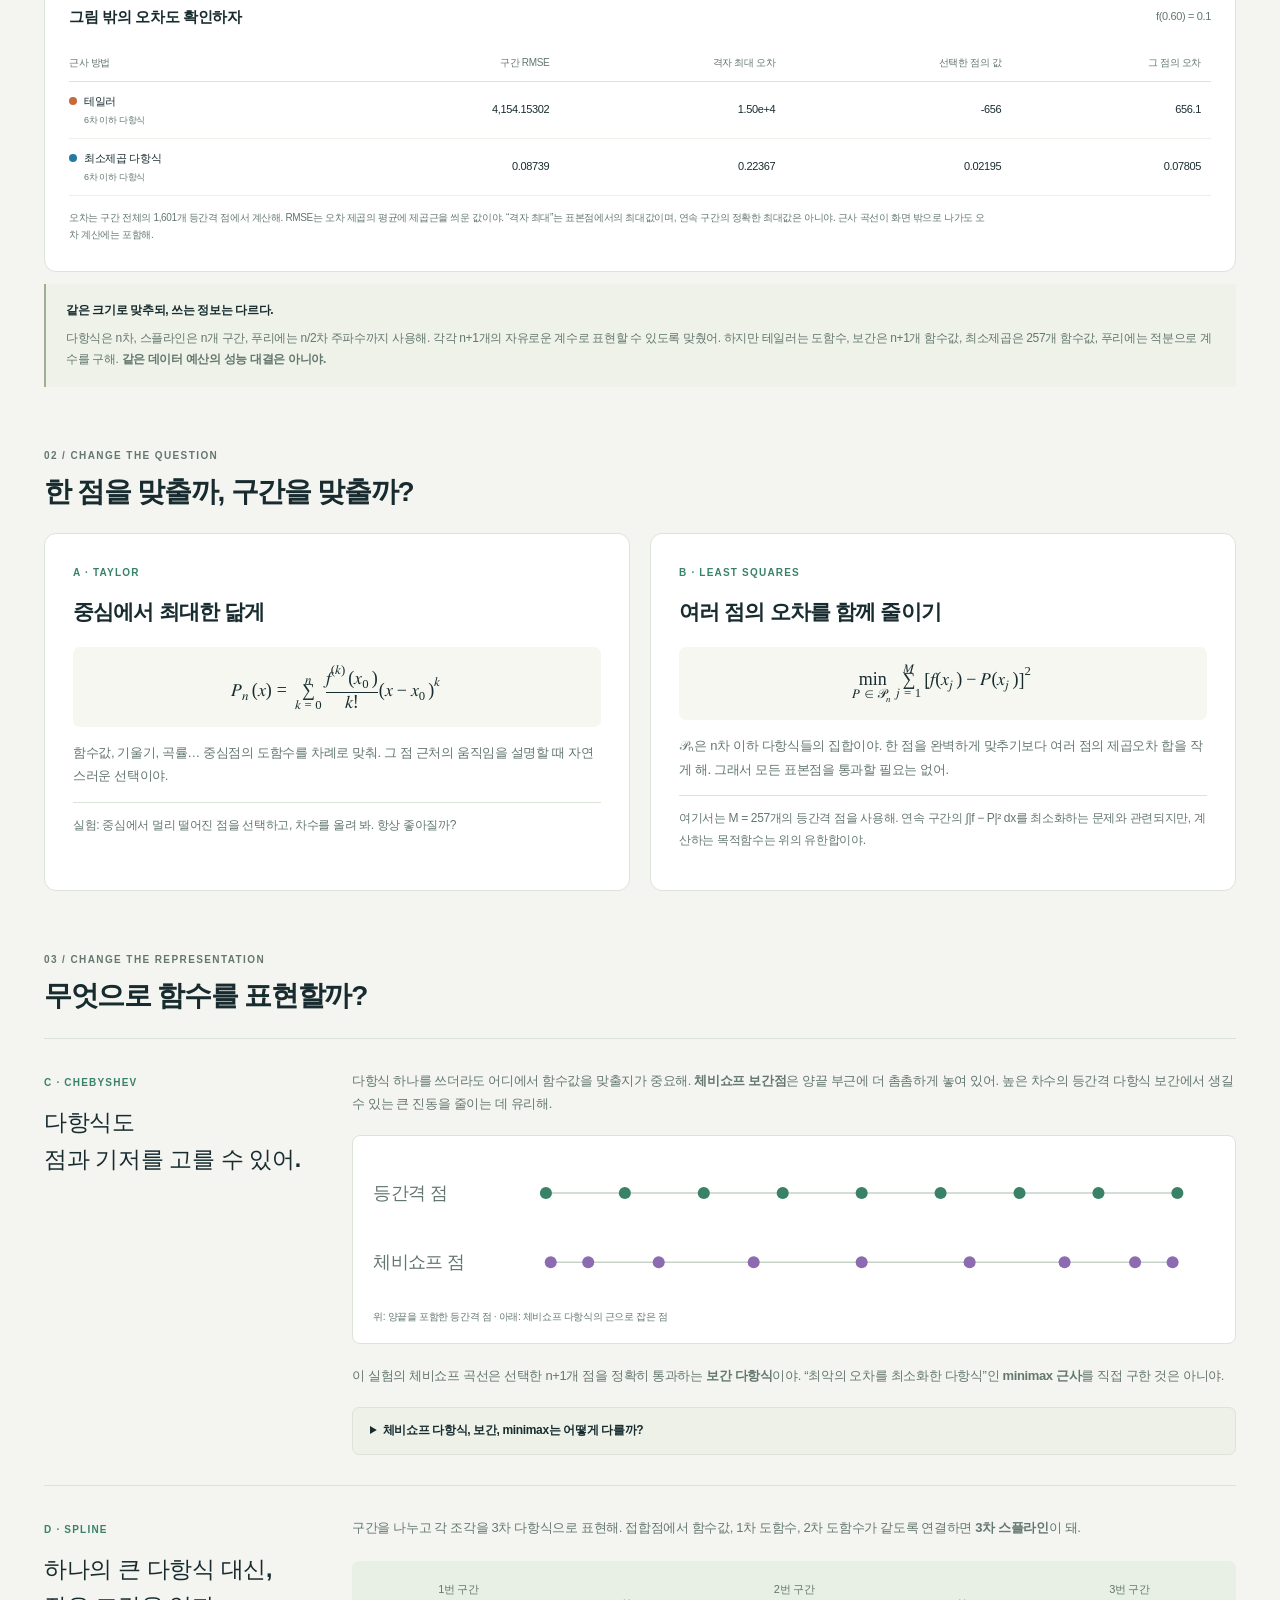
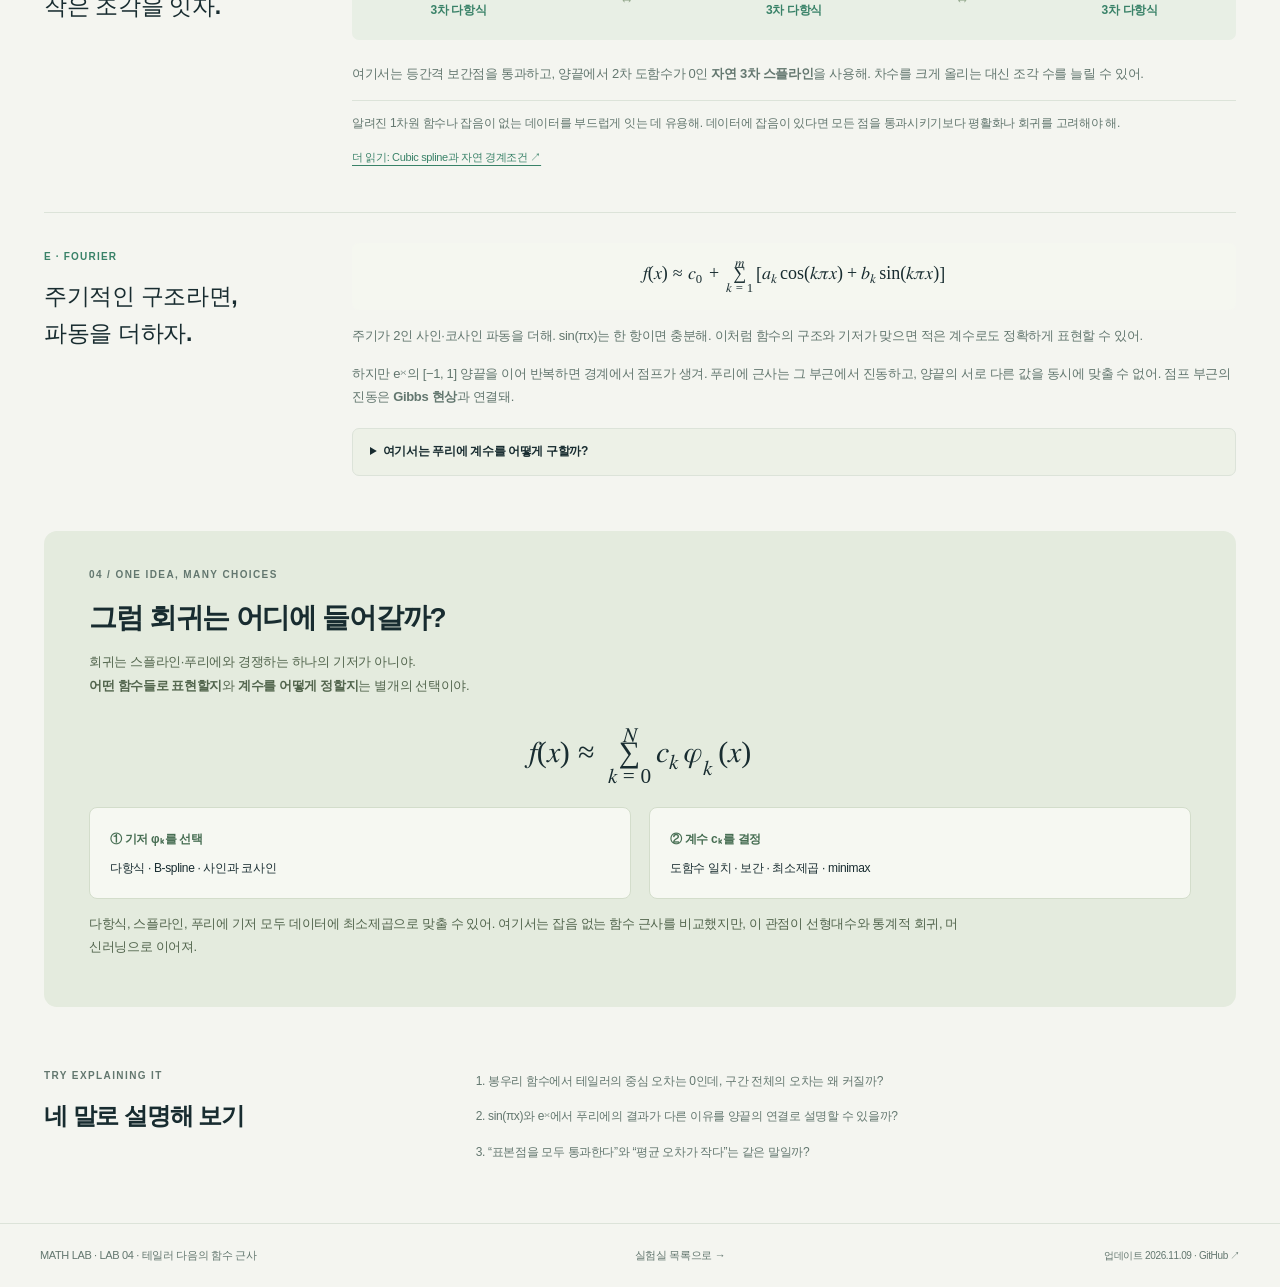
==== commit dd703247: "Unify lab identity and clarify convergence learning paths Standardize branding, lab numbers, tone, n" ====
--- a/docs/labs/approximation/index.html
+++ b/docs/labs/approximation/index.html
@@ -6,11 +6,11 @@
  <meta name="description" content="테일러, 최소제곱 다항식, 체비쇼프 보간, 스플라인, 푸리에를 같은 함수 위에서 비교하는 1학년 심화 실험실.">
  <meta name="theme-color" content="#f4f5f0"><link rel="canonical" href="https://huhjeonggyu.github.io/math-lab/labs/approximation/">
  <link rel="icon" href="../../assets/favicon.svg" type="image/svg+xml"><link rel="stylesheet" href="style.css"><script type="module" src="app.mjs"></script>
-</head>
+<link rel="stylesheet" href="../../assets/site.css"><meta property="og:title" content="테일러 다음의 함수 근사 · Math Lab"><meta property="og:description" content="테일러, 최소제곱 다항식, 체비쇼프 보간, 스플라인, 푸리에를 같은 함수 위에서 비교하는 1학년 심화 실험실."><meta property="og:url" content="https://huhjeonggyu.github.io/math-lab/labs/approximation/"><meta property="og:type" content="website"><meta property="og:site_name" content="Math Lab · 수학 실험실"><meta property="og:locale" content="ko_KR"><meta name="twitter:card" content="summary"></head>
 <body>
- <header><a class="brand" href="../../"><span class="brand-mark" aria-hidden="true">∑</span><span>수학 실험실 <small>MATH LAB</small></span></a><nav aria-label="주 메뉴"><a href="../taylor/">테일러 실험실</a><a href="../../">모든 실험실 ↗</a></nav></header>
+ <header class="lab-header"><a class="brand" href="../../" aria-label="수학 실험실 홈"><span class="brand-mark" aria-hidden="true">∑</span><span>수학 실험실<small>MATH LAB</small></span></a><nav aria-label="실험실 이동"><a href="../../#labs">전체 실험실</a><a href="../sequences/">수열과 급수 →</a></nav></header>
  <main>
-  <section class="hero"><div><p class="eyebrow">LAB 04 · FIRST-YEAR EXPLORATIONS</p><h1>한 점을 넘어,<br><em>함수를 근사하는 법.</em></h1><p class="lead">테일러를 배웠다면 다음 질문은 이거야.<br>“구간 전체에서 잘 맞추려면, 무엇을 바꿔야 할까?”</p></div><aside class="opening"><span class="pill">1학년 심화</span><p>가장 좋은 방법은<br><strong>어디의 오차를 줄일지</strong>에 달려 있어.</p><div class="route"><span>한 점</span><i>→</i><span>구간 전체</span><i>→</i><span>함수의 구조</span></div><a href="#experiment">먼저 그래프로 비교하기 ↓</a></aside></section>
+  <section class="hero"><div><p class="eyebrow">LAB 04 · 1학년 심화</p><h1>한 점을 넘어,<br><em>함수를 근사하는 법.</em></h1><p class="lead">테일러를 배웠다면 다음 질문은 이거야.<br>“구간 전체에서 잘 맞추려면, 무엇을 바꿔야 할까?”</p></div><aside class="opening"><span class="pill">1학년 심화</span><p>가장 좋은 방법은<br><strong>어디의 오차를 줄일지</strong>에 달려 있어.</p><div class="route"><span>한 점</span><i>→</i><span>구간 전체</span><i>→</i><span>함수의 구조</span></div><a href="#experiment">먼저 그래프로 비교하기 ↓</a></aside></section>
   <section class="intro"><strong>테일러가 멀리서는 항상 나쁜 건 아니야.</strong><p>사인이나 지수함수의 테일러 급수는 모든 실수에서 수렴해. 다만 유한한 차수의 테일러 다항식은 <b>한 점에서 도함수를 맞추는 방법</b>이지, 구간 전체의 오차를 최소화한 결과는 아니야.</p></section>
   <section id="experiment" aria-labelledby="experiment-title">
    <div class="section-heading"><div><p class="eyebrow">01 / COMPARE BEFORE YOU CHOOSE</p><h2 id="experiment-title">같은 함수, 다른 근사</h2></div><p>먼저 테일러와 최소제곱을 같은 차수로.</p></div>
@@ -18,7 +18,7 @@
    <div class="workspace">
     <aside class="controls" aria-label="실험 설정">
      <label class="field" for="function">비교할 함수<select id="function"><option value="runge">1 / (1 + 25x²) · 봉우리</option><option value="sine">sin(πx) · 주기함수</option><option value="exponential">eˣ · 비주기함수</option><option value="absolute">|x| · 꺾이는 함수</option></select></label>
-     <div class="field"><label for="degree">다항식 차수 <output id="degree-value" for="degree">n = 6</output></label><input id="degree" type="range" min="2" max="16" step="2" value="6"><p id="size-note" class="micro"></p><button type="button" id="play" class="play" aria-pressed="false">▶ 차수 늘려 보기</button></div>
+     <div class="field"><label for="degree">다항식 차수 <output id="degree-value" for="degree">n = 6</output></label><input id="degree" type="range" min="2" max="16" step="2" value="6"><p id="size-note" class="micro"></p><button type="button" id="play" class="play" aria-pressed="false" aria-label="차수 애니메이션 재생">▶ 차수 늘려 보기</button></div>
      <div class="field"><label for="center">테일러 중심 <output id="center-value" for="center">x₀ = 0</output></label><input id="center" type="range" min="-.75" max=".75" step=".05" value="0"><p id="center-note" class="micro">테일러만 중심점을 바꿔.</p></div>
      <fieldset><legend>함께 볼 근사</legend><div id="method-controls"></div></fieldset>
      <label class="check"><input id="nodes" type="checkbox"> 체비쇼프·스플라인 보간점</label>
@@ -51,5 +51,5 @@
   <section class="synthesis" aria-labelledby="synthesis-title"><p class="eyebrow">04 / ONE IDEA, MANY CHOICES</p><h2 id="synthesis-title">그럼 회귀는 어디에 들어갈까?</h2><p>회귀는 스플라인·푸리에와 경쟁하는 하나의 기저가 아니야.<br><b>어떤 함수들로 표현할지</b>와 <b>계수를 어떻게 정할지</b>는 별개의 선택이야.</p><div class="basis-formula"><math display="block"><mrow><mi>f</mi><mo stretchy="false">(</mo><mi>x</mi><mo stretchy="false">)</mo><mo>≈</mo><munderover><mo>∑</mo><mrow><mi>k</mi><mo>=</mo><mn>0</mn></mrow><mi>N</mi></munderover><msub><mi>c</mi><mi>k</mi></msub><msub><mi>φ</mi><mi>k</mi></msub><mo stretchy="false">(</mo><mi>x</mi><mo stretchy="false">)</mo></mrow></math></div><div class="choice-grid"><div><span>① 기저 φₖ를 선택</span><p>다항식 · B-spline · 사인과 코사인</p></div><div><span>② 계수 cₖ를 결정</span><p>도함수 일치 · 보간 · 최소제곱 · minimax</p></div></div><p>다항식, 스플라인, 푸리에 기저 모두 데이터에 최소제곱으로 맞출 수 있어. 여기서는 잡음 없는 함수 근사를 비교했지만, 이 관점이 선형대수와 통계적 회귀, 머신러닝으로 이어져.</p></section>
   <section class="questions"><div><p class="eyebrow">TRY EXPLAINING IT</p><h2>네 말로 설명해 보기</h2></div><ol><li>봉우리 함수에서 테일러의 중심 오차는 0인데, 구간 전체의 오차는 왜 커질까?</li><li>sin(πx)와 eˣ에서 푸리에의 결과가 다른 이유를 양끝의 연결로 설명할 수 있을까?</li><li>“표본점을 모두 통과한다”와 “평균 오차가 작다”는 같은 말일까?</li></ol></section>
  </main>
- <footer><a href="../../">← 수학 실험실로</a><span>정답 하나를 고르기보다, 근사의 목적을 먼저.</span><a href="https://github.com/huhjeonggyu/math-lab" target="_blank" rel="noopener">소스 코드 ↗</a></footer>
+ <footer class="lab-footer"><span>MATH LAB · LAB 04 · 테일러 다음의 함수 근사</span><a href="../../">실험실 목록으로 →</a><small>업데이트 <time datetime="2026-11-09">2026.11.09</time> · <a href="https://github.com/huhjeonggyu/math-lab" target="_blank" rel="noopener">GitHub ↗</a></small></footer>
 </body></html>
--- a/docs/assets/site.css
+++ b/docs/assets/site.css
@@ -0,0 +1,14 @@
+/* Shared identity and small learning components across the four labs. */
+[hidden]{display:none!important}
+header.lab-header{max-width:1440px;margin:0 auto;height:88px;padding:0 40px;border-bottom:1px solid #dce3d9;display:flex;align-items:center;justify-content:space-between;gap:16px;font-family:Inter,"Pretendard","Malgun Gothic",sans-serif}
+.lab-header .brand{display:flex;align-items:center;gap:11px;font-size:16px;font-weight:650;line-height:1.5;letter-spacing:-.025em;text-decoration:none;color:#182c30}
+.lab-header .brand-mark{display:grid;place-items:center;width:37px;height:37px;line-height:1;background:#182c30;color:#f4f5f0;border-radius:9px;font:27px Georgia,serif}
+.lab-header .brand small{display:block;font-size:9px;line-height:1.5;letter-spacing:.15em;color:#697c76;font-weight:500;margin:0}
+.lab-header nav{display:flex;align-items:center;gap:24px;color:#63776f;font-size:12px;line-height:1.6;letter-spacing:-.025em}
+.lab-header nav a{text-decoration:none;color:inherit}.lab-header nav a:hover{color:#2679a3}
+.lab-footer{max-width:1440px;margin:auto;padding:22px 40px;border-top:1px solid #dce3d9;display:flex;justify-content:space-between;align-items:center;flex-wrap:wrap;gap:12px;font:11px/1.7 Inter,"Malgun Gothic",sans-serif;color:#63776f}.lab-footer a{text-decoration:none;color:inherit}.lab-footer small{font-size:10px}
+.learning-card{border:1px solid #d3dfcd;background:#edf2e7;border-radius:10px;padding:18px 21px;margin:24px 0;font-size:13px;line-height:1.8;color:#263b31}.learning-card h3{font-size:16px;margin:0 0 8px;font-weight:600}.learning-card p{margin:7px 0}.learning-card .prompt-label{font-size:10px;letter-spacing:.08em;color:#58734d;font-weight:650}.learning-card a{color:#2679a3;text-underline-offset:3px}.learning-card details{margin-top:12px}.learning-card summary{cursor:pointer;font-weight:600}.learning-card .choices{display:flex;flex-wrap:wrap;gap:8px;margin:12px 0}.learning-card button{font:12px/1.5 Inter,"Malgun Gothic",sans-serif;padding:8px 13px;min-height:38px;border:1px solid #b9cbb1;border-radius:6px;background:white;color:#284734;cursor:pointer}.learning-card button[aria-pressed=true]{background:#284734;color:white}.learning-card button:focus-visible,.learning-card summary:focus-visible{outline:3px solid #83b9d3;outline-offset:3px}.prediction-result{border-top:1px solid #ccd9c5;padding-top:10px;margin-top:10px}.learning-card .micro{font-size:11px;color:#61755a}
+.gibbs-values{display:grid;grid-template-columns:repeat(3,minmax(0,1fr));gap:12px;margin:16px 0}.gibbs-values div{background:#fff;border:1px solid #dbe5d4;border-radius:7px;padding:12px}.gibbs-values span{display:block;font-size:10px;color:#63776f}.gibbs-values strong{font-size:19px;font-weight:550;color:#2679a3;font-variant-numeric:tabular-nums}.gibbs-values small{display:block;font-size:10px;color:#63776f}.gibbs-bound{padding:10px 12px;background:#fff;border-left:3px solid #90aa7e;font-size:12px}.gibbs-bound math{font-size:18px}.source-note{font-size:10px;color:#63776f}
+.limit-table{width:100%;border-collapse:collapse;font-size:12px;line-height:1.7;margin:16px 0}.limit-table th,.limit-table td{padding:9px 12px;text-align:left;border-bottom:1px solid #dce3d9;white-space:normal}.limit-table th{color:#526b4c;font-weight:600}.table-scroll{overflow-x:auto}.theorem-assumption{font-size:12px;color:#476e53;line-height:1.8;border-left:3px solid #9eb28e;padding-left:12px;margin:16px 0}.lab-next{font-size:12px;color:#63776f;line-height:1.8;margin:25px 0}.lab-next a{color:#2679a3;text-underline-offset:4px}.noscript-note{display:block;background:#edf2e7;border:1px solid #dce3d9;padding:16px;margin:20px 0;font-size:13px;line-height:1.8}.convergence-reference{margin-top:26px;font-size:12px;line-height:1.8}.convergence-reference summary{cursor:pointer;font-weight:600}.convergence-reference p{color:#63776f}.convergence-reference .table-scroll{background:#fff;border:1px solid #dce3d9;border-radius:9px;padding:0 12px}.path-note{background:#e8eee2;border:1px solid #d7e1cf;border-radius:9px;padding:18px 22px;margin:25px 0;font-size:13px;line-height:1.8;color:#526b4c}.path-note p{margin:6px 0 0}.path-note strong{color:#263e2c}
+.timeline,.slider-row{grid-template-columns:max-content minmax(0,1fr) max-content}.timeline>span,.slider-row>span{white-space:nowrap}
+@media(max-width:720px){header.lab-header{height:76px;padding:0 18px;gap:10px}.lab-header .brand{font-size:14px;gap:8px}.lab-header .brand-mark{width:31px;height:31px;font-size:24px}.lab-header .brand small{font-size:8px}.lab-header nav{font-size:10px;gap:8px;flex-direction:column;align-items:flex-end}.lab-footer{padding:20px 18px;font-size:10px}.lab-footer small{font-size:9px}.learning-card{padding:16px;font-size:12px}.learning-card h3{font-size:15px}.gibbs-values{gap:6px}.gibbs-values div{padding:10px 8px}.gibbs-values strong{font-size:17px}.limit-table{font-size:11px}.limit-table th,.limit-table td{padding:8px}.path-note{padding:16px;font-size:12px}}
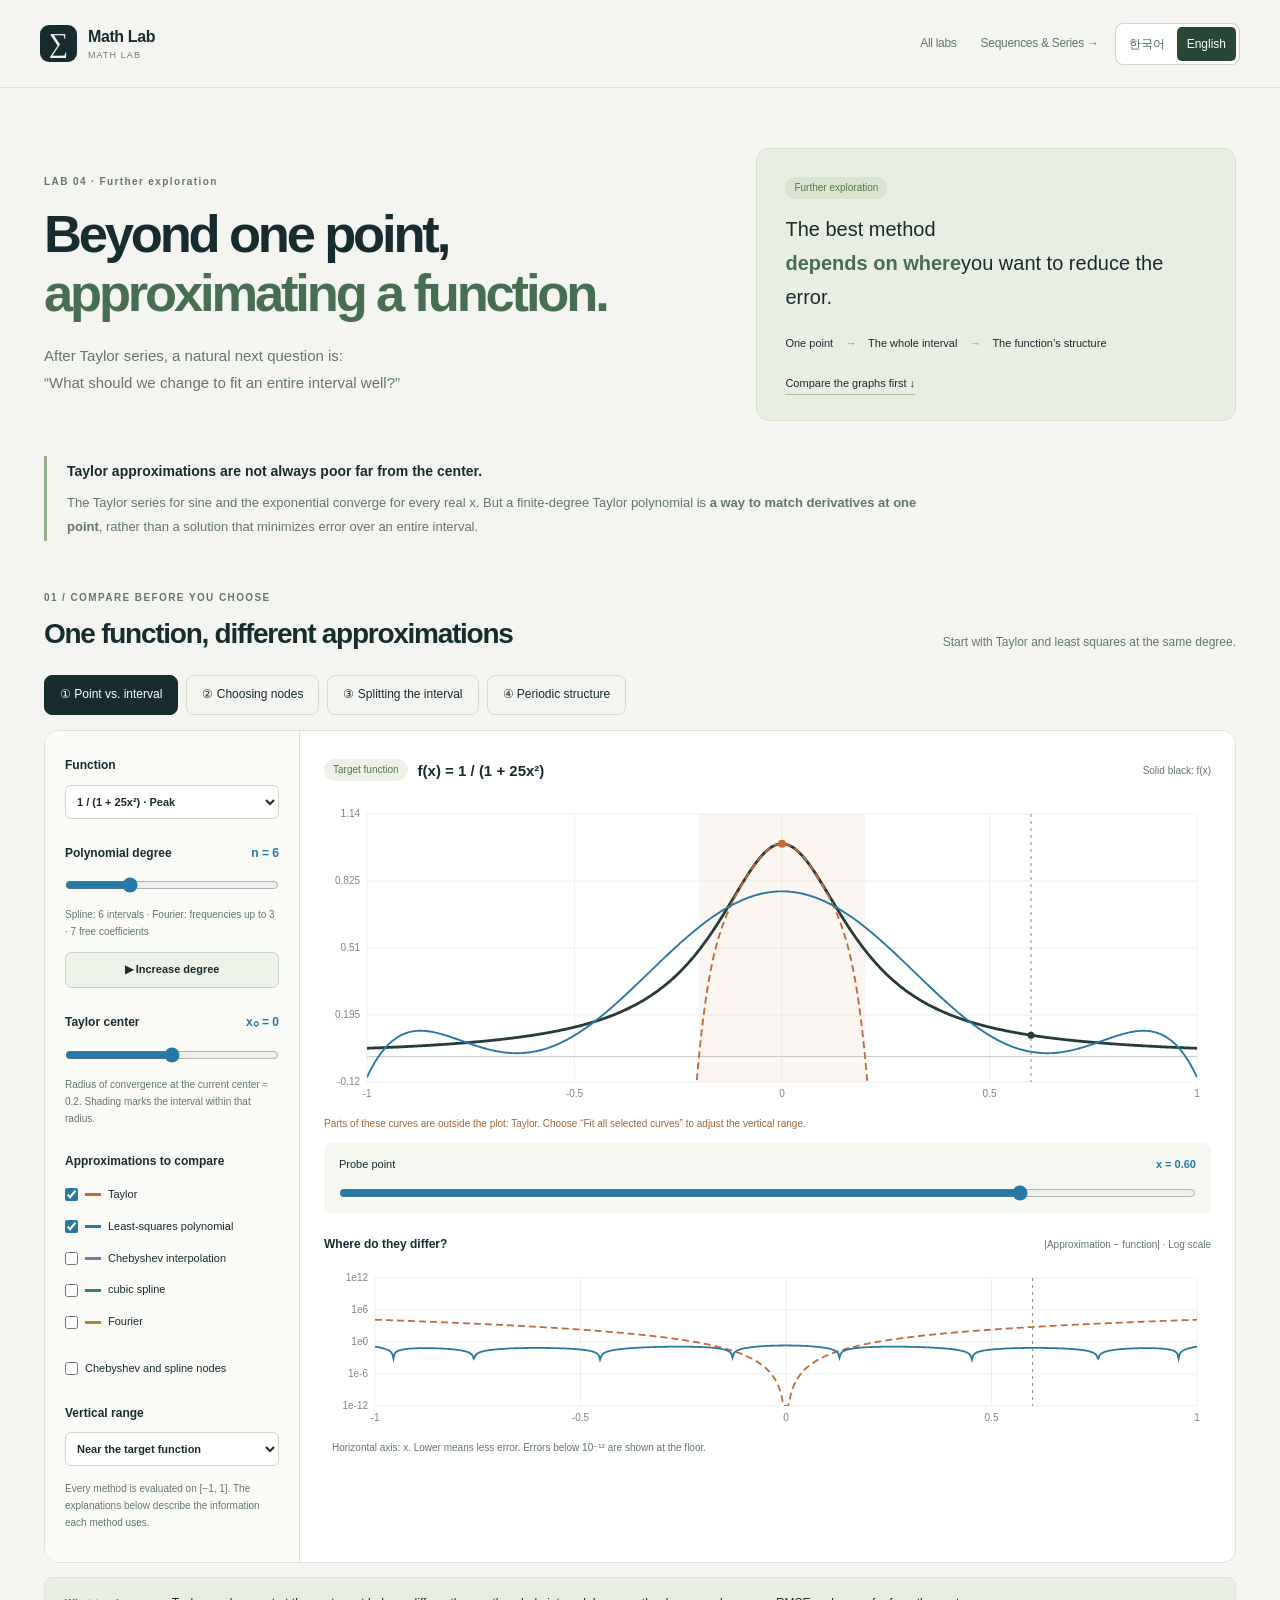
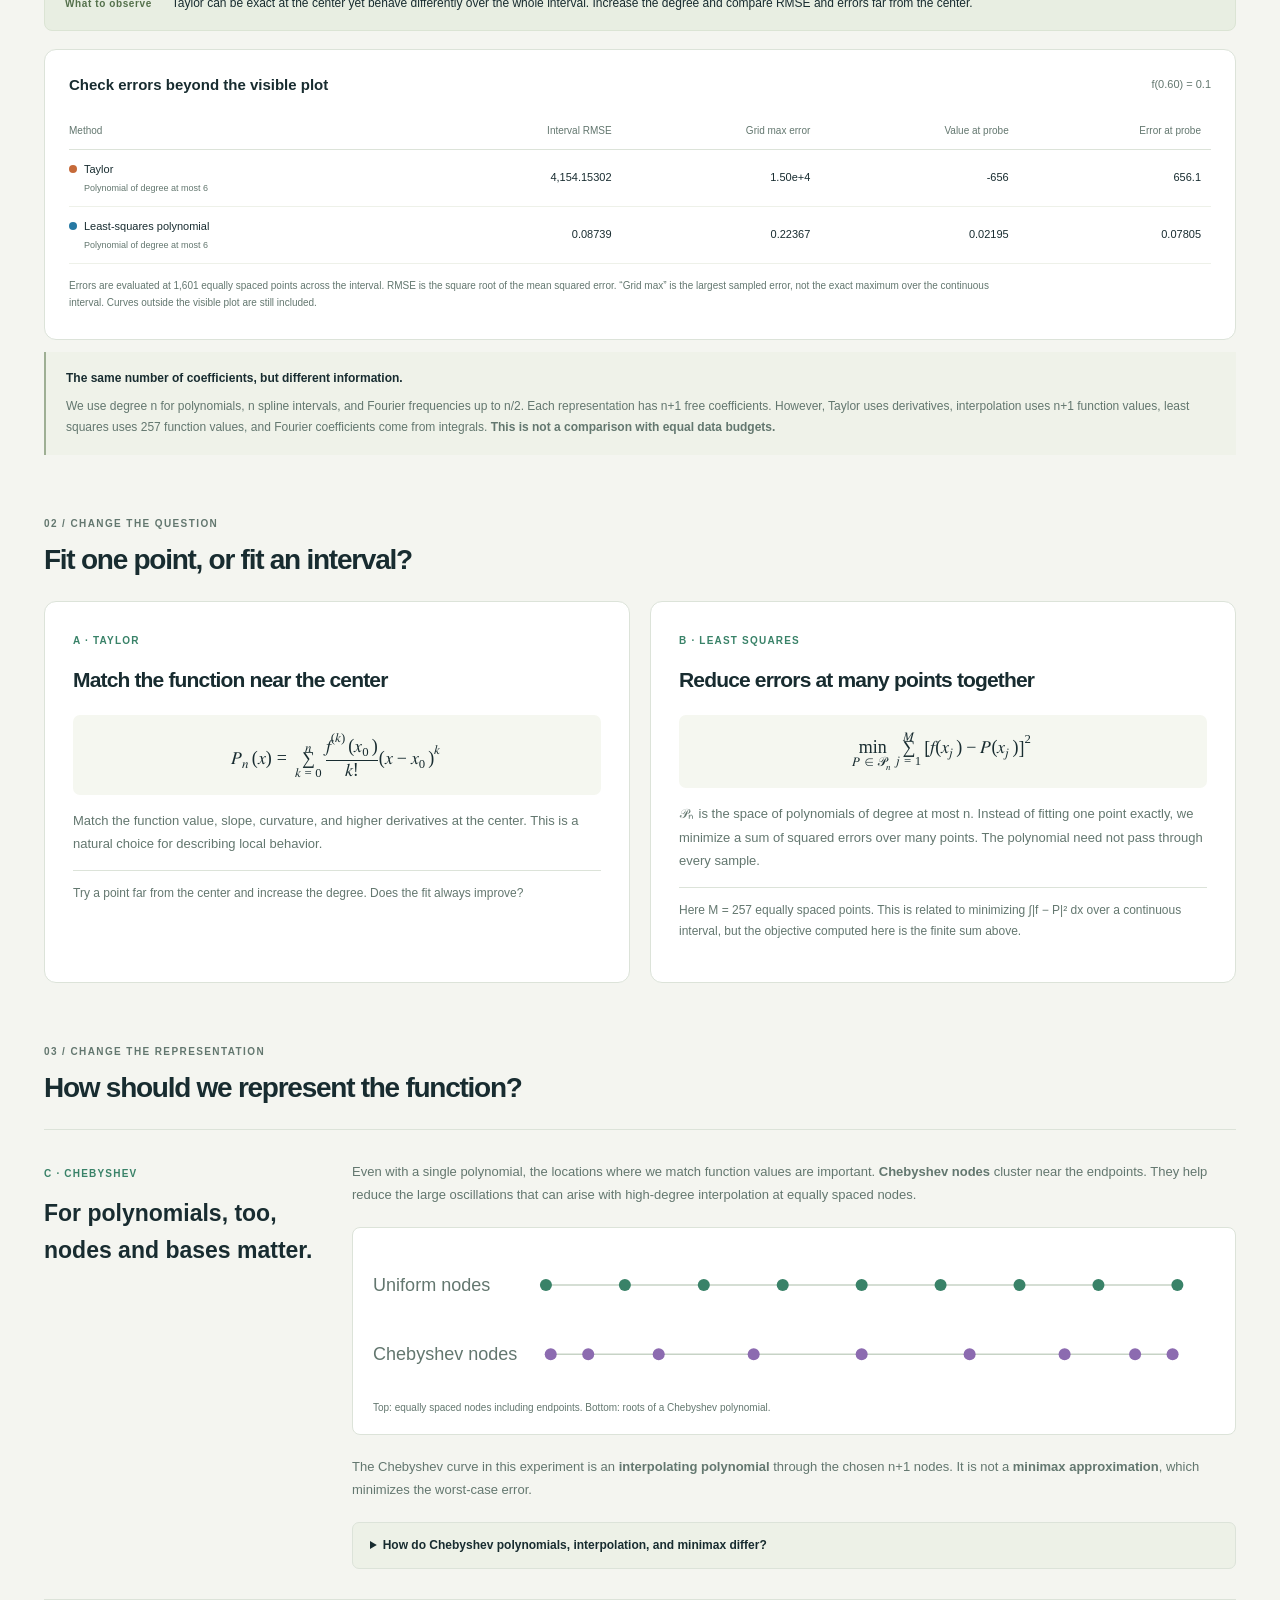
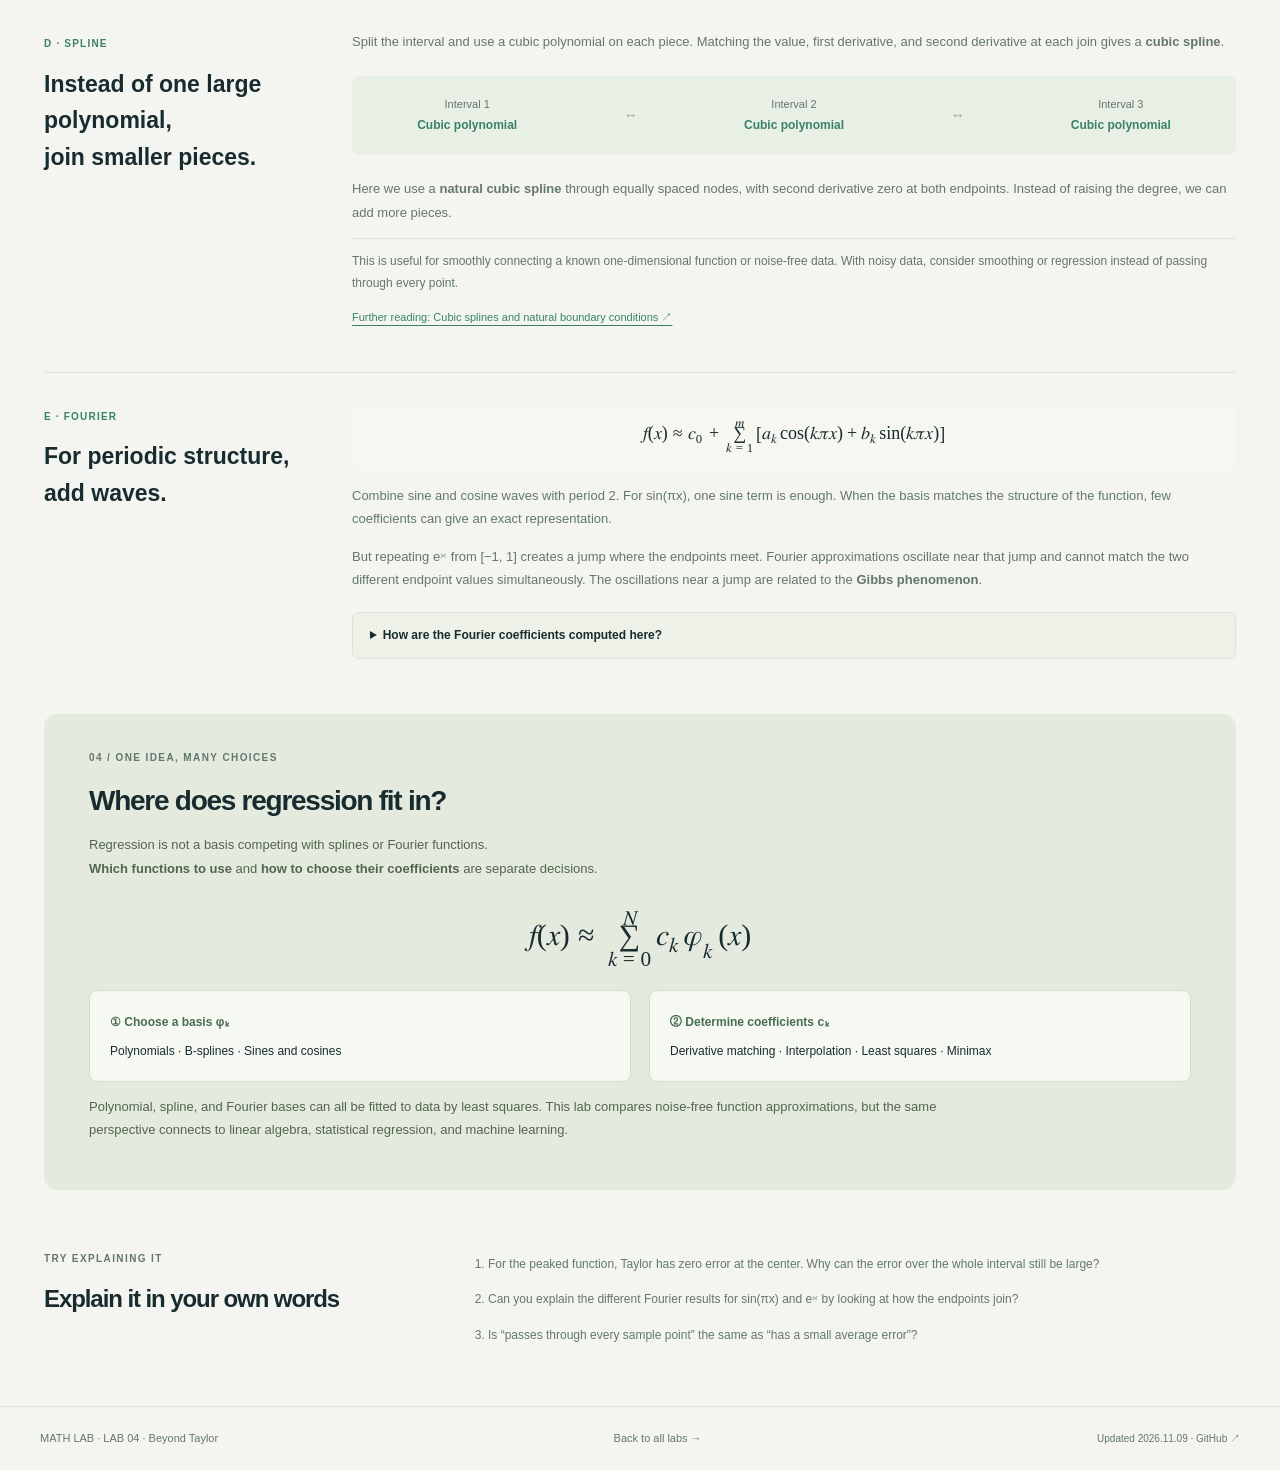
==== commit cf1b873b: "Add Korean and English language switching across all math labs Translate the home page and four labs" ====
--- a/docs/labs/approximation/index.html
+++ b/docs/labs/approximation/index.html
@@ -5,8 +5,8 @@
  <title>테일러 다음의 함수 근사 · Math Lab</title>
  <meta name="description" content="테일러, 최소제곱 다항식, 체비쇼프 보간, 스플라인, 푸리에를 같은 함수 위에서 비교하는 1학년 심화 실험실.">
  <meta name="theme-color" content="#f4f5f0"><link rel="canonical" href="https://huhjeonggyu.github.io/math-lab/labs/approximation/">
- <link rel="icon" href="../../assets/favicon.svg" type="image/svg+xml"><link rel="stylesheet" href="style.css"><script type="module" src="app.mjs"></script>
-<link rel="stylesheet" href="../../assets/site.css"><meta property="og:title" content="테일러 다음의 함수 근사 · Math Lab"><meta property="og:description" content="테일러, 최소제곱 다항식, 체비쇼프 보간, 스플라인, 푸리에를 같은 함수 위에서 비교하는 1학년 심화 실험실."><meta property="og:url" content="https://huhjeonggyu.github.io/math-lab/labs/approximation/"><meta property="og:type" content="website"><meta property="og:site_name" content="Math Lab · 수학 실험실"><meta property="og:locale" content="ko_KR"><meta name="twitter:card" content="summary"></head>
+ <link rel="icon" href="../../assets/favicon.svg" type="image/svg+xml"><link rel="stylesheet" href="style.css"><script type="module" src="app.mjs?v=20261109-i18n"></script>
+<link rel="stylesheet" href="../../assets/site.css?v=20261109-i18n"><meta property="og:title" content="테일러 다음의 함수 근사 · Math Lab"><meta property="og:description" content="테일러, 최소제곱 다항식, 체비쇼프 보간, 스플라인, 푸리에를 같은 함수 위에서 비교하는 1학년 심화 실험실."><meta property="og:url" content="https://huhjeonggyu.github.io/math-lab/labs/approximation/"><meta property="og:type" content="website"><meta property="og:site_name" content="Math Lab · 수학 실험실"><meta property="og:locale" content="ko_KR"><meta name="twitter:card" content="summary"></head>
 <body>
  <header class="lab-header"><a class="brand" href="../../" aria-label="수학 실험실 홈"><span class="brand-mark" aria-hidden="true">∑</span><span>수학 실험실<small>MATH LAB</small></span></a><nav aria-label="실험실 이동"><a href="../../#labs">전체 실험실</a><a href="../sequences/">수열과 급수 →</a></nav></header>
  <main>
--- a/docs/assets/site.css
+++ b/docs/assets/site.css
@@ -1,4 +1,14 @@
 /* Shared identity and small learning components across the four labs. */
+.language-switch{display:flex;flex:0 0 auto;gap:2px;border:1px solid #cbd6c6;border-radius:8px;padding:3px;background:#fff}
+.language-switch button{font:500 12px/1.5 Inter,"Malgun Gothic",sans-serif;min-height:34px;border:0;border-radius:5px;background:transparent;color:#52685d;padding:5px 10px;cursor:pointer;white-space:nowrap}
+.language-switch button[aria-pressed=true]{color:#fff;background:#284734}
+.language-switch button:focus-visible{outline:3px solid #83b9d3;outline-offset:2px}
+header.lab-header nav{margin-left:auto}
+html[lang=en] body{letter-spacing:0}
+html[lang=en] .hero h1{line-height:1.12}
+html[lang=en] .lab-header .brand small{letter-spacing:.12em}
+html[lang=en] .group-label,html[lang=en] .example-button,html[lang=en] .status-badge{white-space:normal}
+@media(max-width:850px){header.lab-header{height:auto!important;min-height:88px;flex-wrap:wrap;padding-top:12px!important;padding-bottom:12px!important;gap:10px!important}header.lab-header .brand{margin-right:auto}header.lab-header nav{order:3;flex-basis:100%;flex-direction:row!important;justify-content:flex-end;flex-wrap:wrap;gap:8px 18px!important;margin:0!important}.language-switch button{font-size:11px;padding:4px 8px}}
 [hidden]{display:none!important}
 header.lab-header{max-width:1440px;margin:0 auto;height:88px;padding:0 40px;border-bottom:1px solid #dce3d9;display:flex;align-items:center;justify-content:space-between;gap:16px;font-family:Inter,"Pretendard","Malgun Gothic",sans-serif}
 .lab-header .brand{display:flex;align-items:center;gap:11px;font-size:16px;font-weight:650;line-height:1.5;letter-spacing:-.025em;text-decoration:none;color:#182c30}
